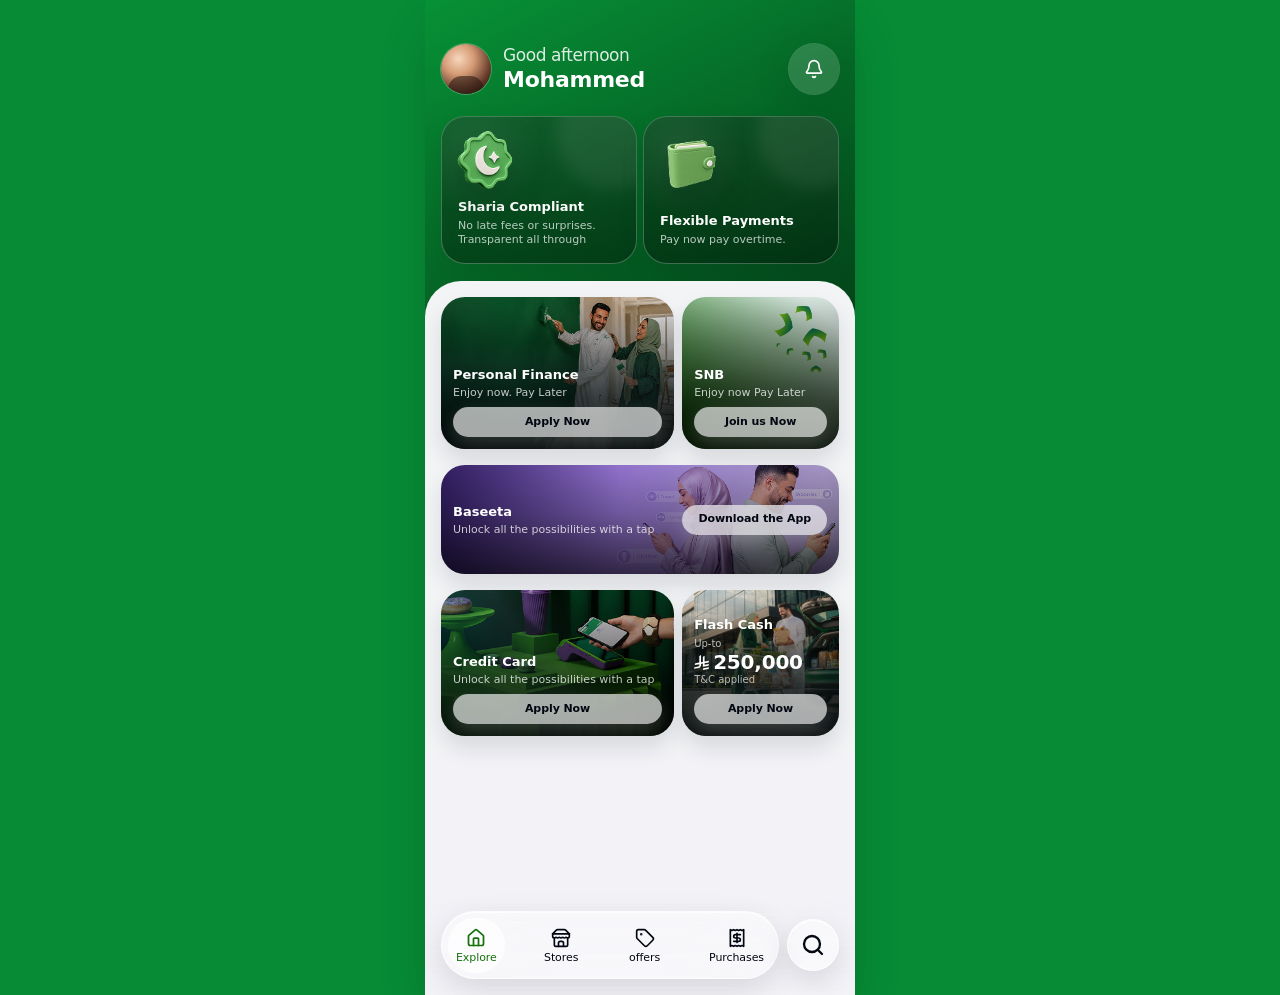
==== index.html @ 103d9192 "Fix mobile browser action sheet clearance" ====
<!DOCTYPE html>
  <html lang="en">
    <head>
      
      <meta charset="UTF-8" />
      <meta name="viewport" content="width=device-width, initial-scale=1.0, viewport-fit=cover, interactive-widget=resizes-content" />
      <title>Flash Cash Loan Application (Copy)</title>
      <meta name="description" content="This personal loan application allows users to apply for loans between 4K and 30K SAR, with flexible repayment options over 12 or 24 months, ensuring a seamless and secure borrowing experience." />
      <meta name="robots" content="noindex, nofollow" />
      <style>html, body { min-height: 100%; margin: 0; background: #022b10; overscroll-behavior-y: none; } #root { min-height: 100%; background: #022b10; }</style>
      
      <script type="module" crossorigin src="./assets/index-action-sheet-safe-20260601.js"></script>
      <link rel="stylesheet" crossorigin href="./assets/index-CSgYDMi7.css">
    </head>

    <body>
      
      <div id="root"></div>
      
    </body>
  </html>
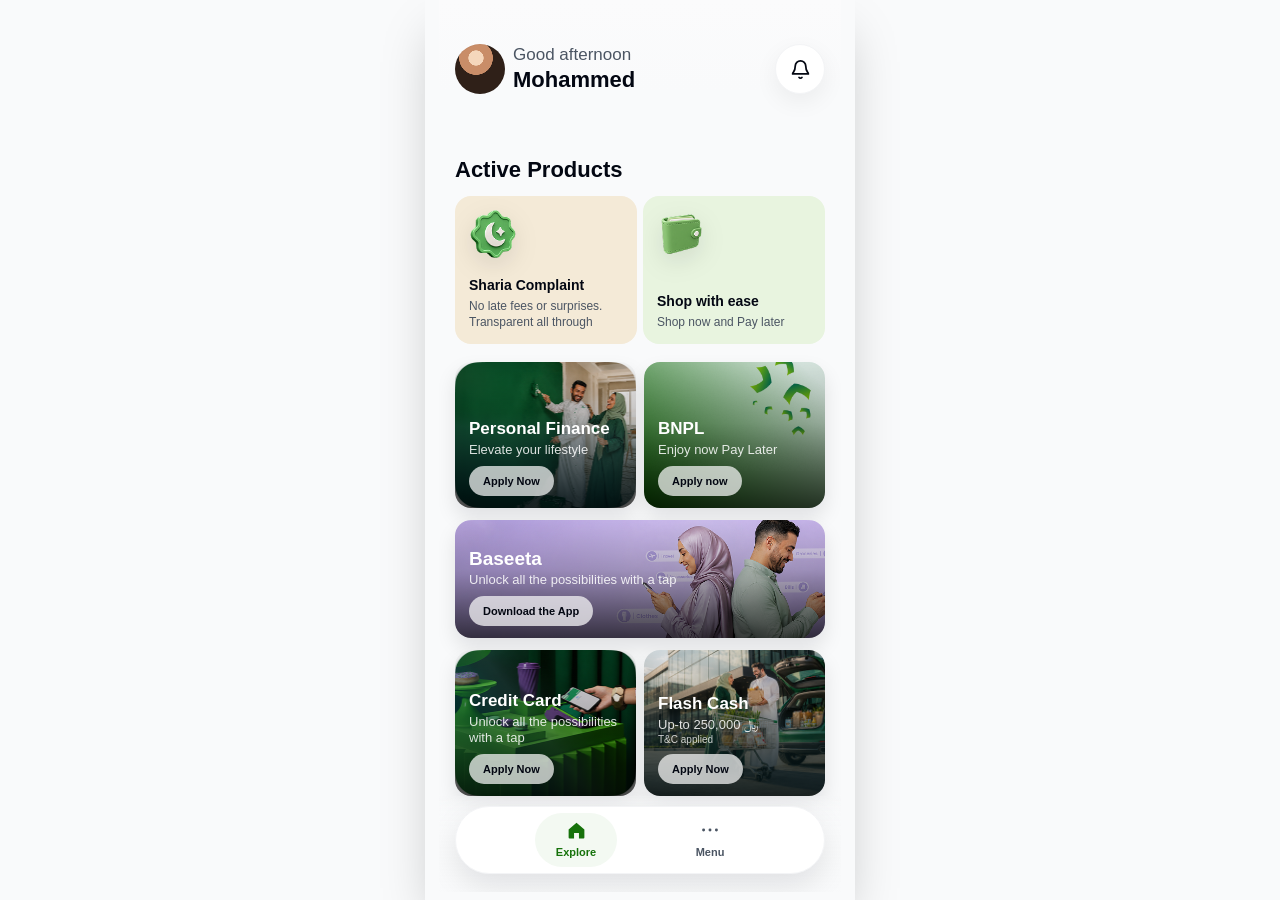
==== commit 4a5af544: "fix: restore Figma-faithful homepage cases" ====
--- a/index.html
+++ b/index.html
@@ -10,7 +10,7 @@
       <meta name="robots" content="noindex, nofollow" />
       <style>html, body { min-height: 100%; margin: 0; background: #022b10; overscroll-behavior-y: none; } #root { min-height: 100%; background: #022b10; }</style>
       
-      <script type="module" crossorigin src="./assets/index-action-sheet-safe-20260601.js"></script>
+      <script type="module" crossorigin src="./assets/index-figma-faithful-cases-20260602.js"></script>
       <link rel="stylesheet" crossorigin href="./assets/index-CSgYDMi7.css">
     </head>
 
@@ -20,4 +20,4 @@
       
     </body>
   </html>
-  +  
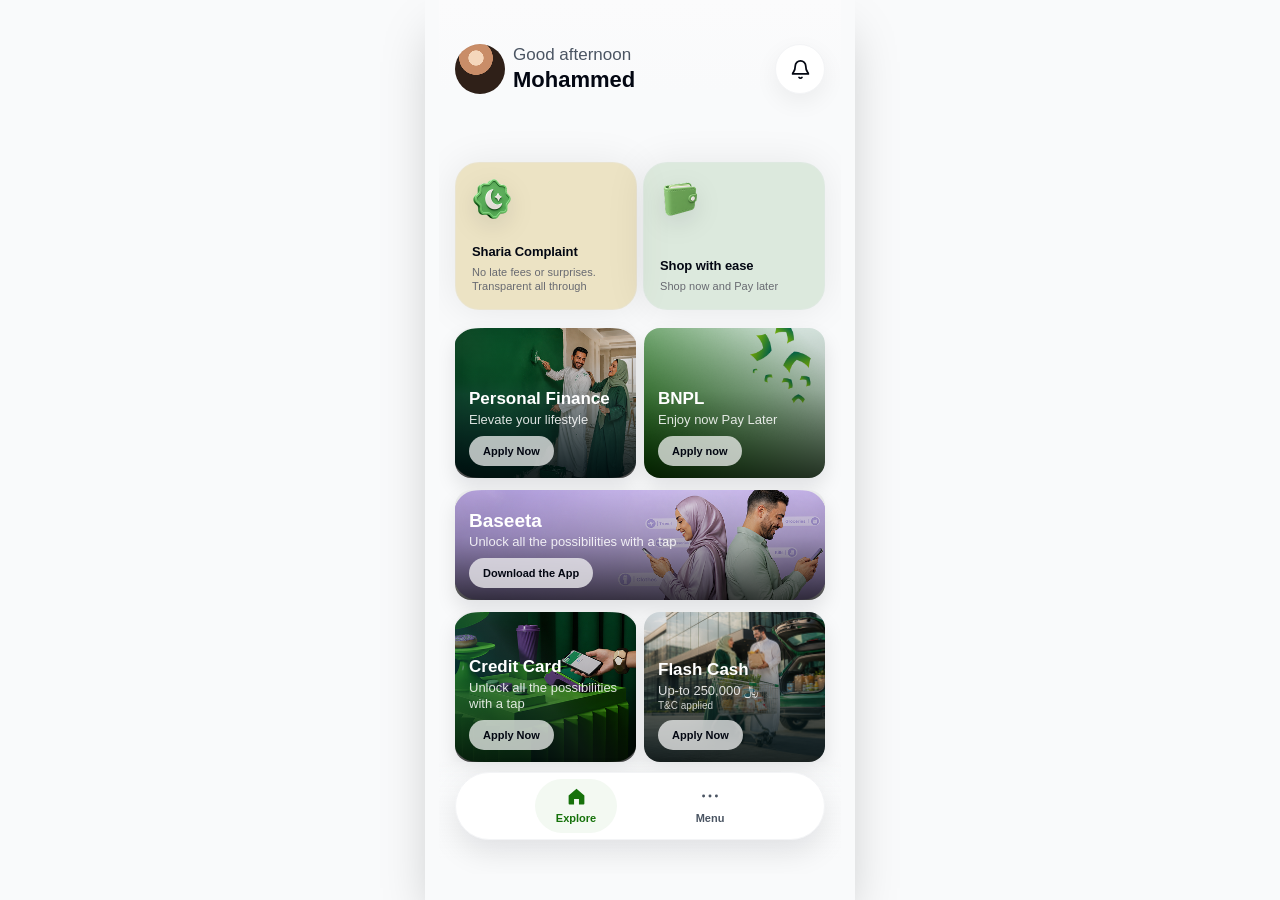
==== commit d412313a: "fix: add product intro action sheets" ====
--- a/index.html
+++ b/index.html
@@ -10,7 +10,7 @@
       <meta name="robots" content="noindex, nofollow" />
       <style>html, body { min-height: 100%; margin: 0; background: #022b10; overscroll-behavior-y: none; } #root { min-height: 100%; background: #022b10; }</style>
       
-      <script type="module" crossorigin src="./assets/index-figma-faithful-cases-20260602.js"></script>
+      <script type="module" crossorigin src="./assets/index-product-action-sheet-20260602.js"></script>
       <link rel="stylesheet" crossorigin href="./assets/index-CSgYDMi7.css">
     </head>
 
